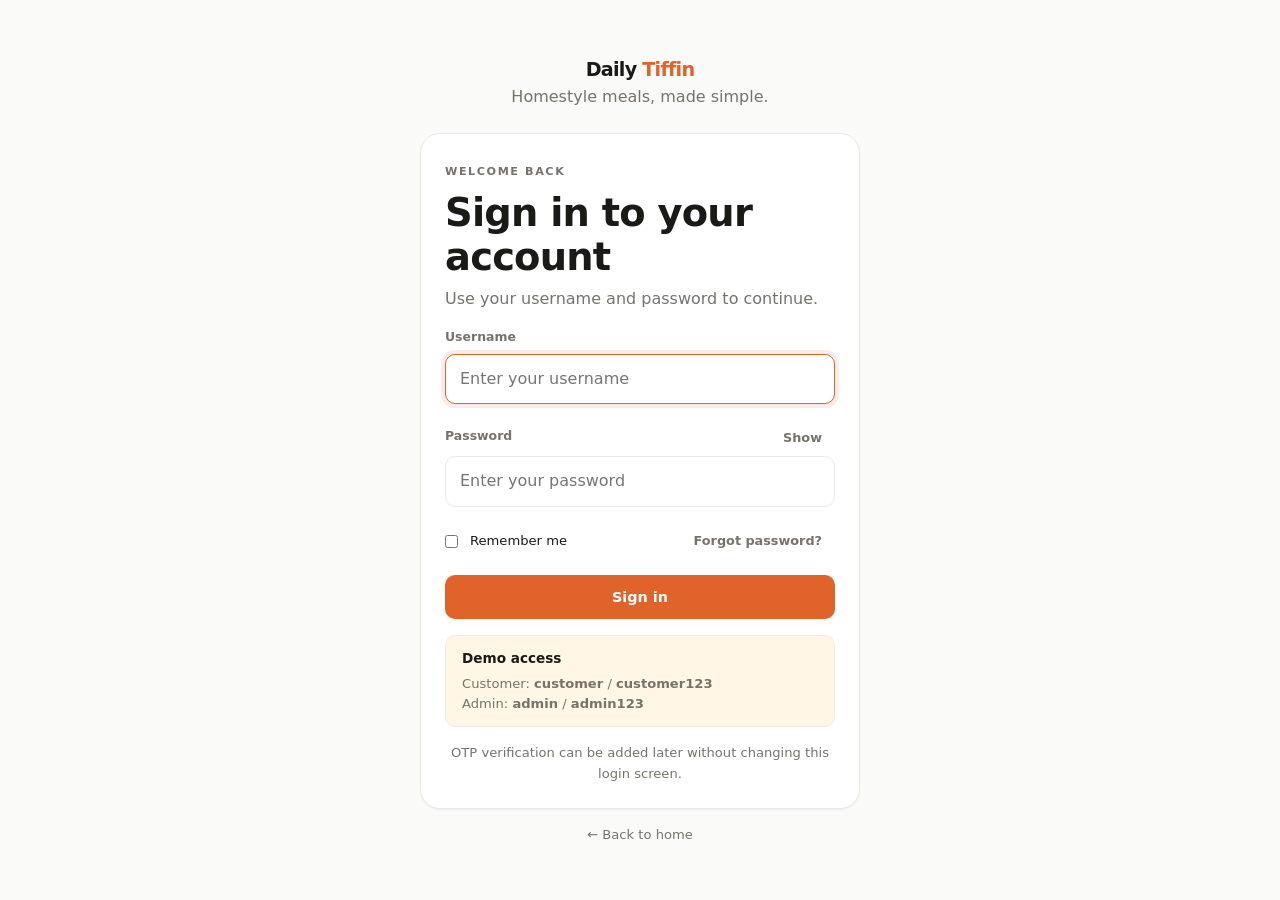
==== login.html @ ce7e2937 "first commit" ====
<!doctype html>
<html lang="en">
<head>
<meta charset="UTF-8">
<meta name="viewport" content="width=device-width, initial-scale=1, viewport-fit=cover">
<meta name="theme-color" content="#FAFAF8">
<title>Sign in · Daily Tiffin</title>
<link rel="stylesheet" href="assets/css/tokens.css">
<link rel="stylesheet" href="assets/css/base.css">
<link rel="stylesheet" href="assets/css/components.css">
<link rel="stylesheet" href="assets/css/pages.css">
<script type="module" src="assets/js/theme.js"></script>
</head>
<body>
<main class="auth">
<section class="auth__box stack">
  <div class="auth__brand">
    <a class="lp-brand" href="index.html">Daily <span>Tiffin</span></a>
    <p class="muted">Homestyle meals, made simple.</p>
  </div>

  <div class="card card--lg stack">
    <div class="stack-sm">
      <span class="eyebrow">Welcome back</span>
      <h1>Sign in to your account</h1>
      <p class="muted">Use your username and password to continue.</p>
    </div>

    <form id="login-form" class="stack" novalidate>
      <div class="field">
        <label for="username">Username</label>
        <input id="username" class="input" name="username"
               autocomplete="username" maxlength="50"
               placeholder="Enter your username" required autofocus>
      </div>

      <div class="field">
        <div class="between">
          <label for="password">Password</label>
          <button id="toggle-password" class="btn btn--quiet btn--sm"
                  type="button" aria-label="Show password">Show</button>
        </div>
        <input id="password" class="input" name="password"
               type="password" autocomplete="current-password"
               maxlength="128" placeholder="Enter your password" required>
      </div>

      <div class="between wrap">
        <label class="row small">
          <input id="remember" type="checkbox">
          <span>Remember me</span>
        </label>
        <button id="forgot" class="btn btn--quiet btn--sm" type="button">
          Forgot password?
        </button>
      </div>

      <button id="login" class="btn btn--primary btn--block" type="submit">
        Sign in
      </button>
    </form>

    <div class="notice">
      <strong>Demo access</strong>
      <p class="small muted" style="margin:4px 0 0">
        Customer: <b>customer</b> / <b>customer123</b><br>
        Admin: <b>admin</b> / <b>admin123</b>
      </p>
    </div>

    <p class="small muted" style="text-align:center">
      OTP verification can be added later without changing this login screen.
    </p>
  </div>

  <p class="small muted" style="text-align:center">
    <a href="index.html">← Back to home</a>
  </p>
</section>
</main>

<div id="toasts"></div>
<script type="module" src="assets/js/pages/login.js?v=3"></script>
</body>
</html>
---- assets/css/tokens.css ----
:root{
  --bg:#FAFAF8; --surface:#FFFFFF; --surface-2:#F4F2EE;
  --border:#ECEAE4; --text:#1A1A17; --muted:#77736B;
  --accent:#E0632A; --accent-h:#C9541F; --accent-soft:#FFF1EA;
  --ok:#1B8A5A; --ok-soft:#E8F6EF;
  --warn:#C8891B; --warn-soft:#FFF6E5;
  --err:#C4372C; --err-soft:#FDECEA;
  --r-sm:10px; --r-md:14px; --r-lg:20px; --r-full:999px;
  --s1:4px; --s2:8px; --s3:12px; --s4:16px; --s5:24px; --s6:32px; --s7:48px;
  --sh-1:0 1px 2px rgba(26,26,23,.05);
  --sh-2:0 8px 28px -12px rgba(26,26,23,.18);
  --ease:cubic-bezier(.2,.8,.2,1); --t:.2s var(--ease);
  --rail:248px; --topbar:64px;
  --f:'Plus Jakarta Sans',system-ui,-apple-system,'Segoe UI',sans-serif;
}
html[data-theme="dark"]{
  --bg:#121211; --surface:#1B1B19; --surface-2:#232320;
  --border:#2C2C29; --text:#F5F4F1; --muted:#9A968D; --accent-soft:#2A1A12;
  --ok-soft:#14241d; --warn-soft:#2a2113; --err-soft:#2a1715;
  --sh-2:0 8px 28px -12px rgba(0,0,0,.6);
}
@media (prefers-reduced-motion:reduce){
  *,*::before,*::after{animation-duration:.01ms!important;transition-duration:.01ms!important}
}
---- assets/css/base.css ----
*,*::before,*::after{box-sizing:border-box;margin:0;padding:0}
html{-webkit-text-size-adjust:100%;scroll-behavior:smooth}
body{font-family:var(--f);font-size:15px;line-height:1.55;background:var(--bg);
  color:var(--text);-webkit-font-smoothing:antialiased;min-height:100dvh}
@media(min-width:768px){body{font-size:16px}}
img,svg{display:block;max-width:100%}
button,input,select,textarea{font:inherit;color:inherit}
button{background:none;border:0;cursor:pointer}
a{color:inherit;text-decoration:none}
ul,ol{list-style:none}
h1{font-size:clamp(1.6rem,4vw,2.4rem);letter-spacing:-.02em;font-weight:700;line-height:1.15}
h2{font-size:clamp(1.15rem,2.6vw,1.55rem);letter-spacing:-.015em;font-weight:650}
h3{font-size:1.02rem;font-weight:620}
.eyebrow{font-size:.7rem;letter-spacing:.14em;text-transform:uppercase;color:var(--muted);font-weight:650}
.muted{color:var(--muted)}
.small{font-size:.82rem}
.stack>*+*{margin-top:var(--s4)}
.stack-sm>*+*{margin-top:var(--s2)}
.row{display:flex;align-items:center;gap:var(--s3)}
.wrap{flex-wrap:wrap}
.between{display:flex;align-items:center;justify-content:space-between;gap:var(--s3)}
.sr{position:absolute;width:1px;height:1px;overflow:hidden;clip:rect(0 0 0 0)}
:focus-visible{outline:2px solid var(--accent);outline-offset:2px;border-radius:6px}
::selection{background:var(--accent);color:#fff}
---- assets/css/components.css ----
.btn{display:inline-flex;align-items:center;justify-content:center;gap:var(--s2);
  padding:11px 18px;border-radius:var(--r-sm);font-size:.9rem;font-weight:620;
  transition:background var(--t),transform var(--t),border-color var(--t),opacity var(--t),color var(--t);
  white-space:nowrap;min-height:44px}
.btn:active{transform:scale(.975)}
.btn--primary{background:var(--accent);color:#fff}
.btn--primary:hover{background:var(--accent-h)}
.btn--ghost{border:1px solid var(--border);background:var(--surface)}
.btn--ghost:hover{border-color:var(--accent);color:var(--accent)}
.btn--quiet{color:var(--muted);padding:8px 12px;min-height:38px}
.btn--quiet:hover{background:var(--surface-2);color:var(--text)}
.btn--danger{background:var(--err-soft);color:var(--err)}
.btn--ok{background:var(--ok-soft);color:var(--ok)}
.btn--block{width:100%}
.btn--sm{min-height:36px;padding:7px 13px;font-size:.8rem}
.btn[disabled]{opacity:.5;pointer-events:none}
.spin{width:15px;height:15px;border:2px solid currentColor;border-right-color:transparent;
  border-radius:50%;animation:spin .6s linear infinite;display:inline-block}
@keyframes spin{to{transform:rotate(360deg)}}

.card{background:var(--surface);border:1px solid var(--border);
  border-radius:var(--r-md);padding:var(--s5);box-shadow:var(--sh-1)}
.card--lg{border-radius:var(--r-lg)}
.card--pad-sm{padding:var(--s4)}
.card--hover{transition:transform var(--t),border-color var(--t),box-shadow var(--t)}
.card--hover:hover{transform:translateY(-3px);border-color:rgba(224,99,42,.4);box-shadow:var(--sh-2)}

.pill{display:inline-flex;align-items:center;gap:6px;padding:5px 11px;
  border-radius:var(--r-full);font-size:.7rem;font-weight:680;text-transform:capitalize}
.pill::before{content:"";width:6px;height:6px;border-radius:50%;background:currentColor}
.pill--pending{background:var(--warn-soft);color:var(--warn)}
.pill--approved,.pill--delivered,.pill--active{background:var(--ok-soft);color:var(--ok)}
.pill--rejected,.pill--cancelled{background:var(--err-soft);color:var(--err)}
.pill--neutral,.pill--preparing,.pill--confirmed{background:var(--surface-2);color:var(--muted)}
.pill--accent,.pill--out_for_delivery{background:var(--accent-soft);color:var(--accent)}
.chip{display:inline-flex;align-items:center;gap:8px;padding:9px 15px;border:1px solid var(--border);
  border-radius:var(--r-full);font-size:.85rem;font-weight:560;background:var(--surface);transition:all var(--t)}
.chip--on{background:var(--text);color:var(--bg);border-color:var(--text)}
.chip--pick{cursor:pointer}
.chip--pick:hover{border-color:var(--accent);color:var(--accent)}
.chip__x{display:grid;place-items:center;width:17px;height:17px;border-radius:50%;
  background:var(--surface-2);font-size:.7rem;line-height:1}
.chip__x:hover{background:var(--err-soft);color:var(--err)}

.field{display:block}
.field label{display:block;font-size:.78rem;font-weight:620;color:var(--muted);margin-bottom:6px}
.input,.select,.textarea{width:100%;padding:12px 14px;background:var(--surface);
  border:1px solid var(--border);border-radius:var(--r-sm);transition:border-color var(--t),box-shadow var(--t)}
.input:focus,.select:focus,.textarea:focus{outline:0;border-color:var(--accent);
  box-shadow:0 0 0 4px rgba(224,99,42,.12)}
.textarea{min-height:104px;resize:vertical}
.field .err{font-size:.75rem;color:var(--err);margin-top:5px;display:none}
.field.is-err .input,.field.is-err .textarea,.field.is-err .select{border-color:var(--err)}
.field.is-err .err{display:block}
.hint{font-size:.76rem;color:var(--muted)}
.prefix{display:flex;align-items:center;border:1px solid var(--border);border-radius:var(--r-sm);
  background:var(--surface);overflow:hidden;transition:border-color var(--t),box-shadow var(--t)}
.prefix:focus-within{border-color:var(--accent);box-shadow:0 0 0 4px rgba(224,99,42,.12)}
.prefix span{padding:0 4px 0 14px;color:var(--muted);font-weight:600}
.prefix input{border:0;background:none;padding:12px 14px 12px 8px;width:100%}
.prefix input:focus{outline:0}

.otp{display:flex;gap:8px}
.otp input{flex:1;height:56px;text-align:center;font-size:1.35rem;font-weight:700;
  border:1px solid var(--border);border-radius:var(--r-sm);background:var(--surface);transition:all var(--t)}
.otp input:focus{outline:0;border-color:var(--accent);box-shadow:0 0 0 4px rgba(224,99,42,.12)}
.otp.shake{animation:shake .38s}
@keyframes shake{0%,100%{transform:translateX(0)}20%{transform:translateX(-7px)}
  40%{transform:translateX(7px)}60%{transform:translateX(-4px)}80%{transform:translateX(4px)}}

.tbl-wrap{border:1px solid var(--border);border-radius:var(--r-md);overflow:auto;background:var(--surface)}
.tbl{width:100%;border-collapse:collapse;font-size:.88rem}
.tbl th{position:sticky;top:0;background:var(--surface-2);text-align:left;padding:12px 16px;
  font-size:.71rem;letter-spacing:.08em;text-transform:uppercase;color:var(--muted);z-index:1}
.tbl td{padding:14px 16px;border-top:1px solid var(--border);vertical-align:middle}
.tbl tbody tr{transition:background var(--t)}
.tbl tbody tr:hover{background:var(--surface-2)}
@media(max-width:760px){
  .tbl thead{display:none}
  .tbl tr{display:block;border-top:1px solid var(--border);padding:10px 4px}
  .tbl tr:first-child{border-top:0}
  .tbl td{display:flex;justify-content:space-between;gap:14px;border:0;padding:6px 12px;text-align:right}
  .tbl td::before{content:attr(data-l);color:var(--muted);font-size:.72rem;font-weight:600;
    text-transform:uppercase;letter-spacing:.06em;text-align:left}
}

.sk{background:linear-gradient(90deg,var(--surface-2) 25%,var(--border) 50%,var(--surface-2) 75%);
  background-size:200% 100%;animation:sh 1.3s infinite;border-radius:8px}
@keyframes sh{to{background-position:-200% 0}}
.sk--line{height:12px}.sk--title{height:20px;width:55%}.sk--card{height:148px;border-radius:var(--r-md)}

#toasts{position:fixed;z-index:120;bottom:calc(84px + env(safe-area-inset-bottom));
  left:50%;transform:translateX(-50%);display:flex;flex-direction:column;gap:10px;width:min(92vw,400px)}
@media(min-width:900px){#toasts{bottom:auto;top:20px;left:auto;right:20px;transform:none}}
.toast{display:flex;gap:11px;align-items:flex-start;padding:13px 15px;border-radius:var(--r-sm);
  background:var(--surface);border:1px solid var(--border);box-shadow:var(--sh-2);font-size:.87rem}
.toast i{width:18px;height:18px;flex:none;margin-top:1px}
.toast--ok{border-left:3px solid var(--ok)}.toast--ok i{color:var(--ok)}
.toast--err{border-left:3px solid var(--err)}.toast--err i{color:var(--err)}
.toast--info{border-left:3px solid var(--accent)}.toast--info i{color:var(--accent)}

.modal{position:fixed;inset:0;z-index:130;display:none;place-items:end center}
@media(min-width:900px){.modal{place-items:center}}
.modal.open{display:grid}
.modal__veil{position:absolute;inset:0;background:rgba(18,18,17,.48);backdrop-filter:blur(3px)}
.modal__box{position:relative;width:min(100%,540px);max-height:90dvh;overflow:auto;
  background:var(--surface);border-radius:var(--r-lg) var(--r-lg) 0 0;padding:var(--s5)}
@media(min-width:900px){.modal__box{border-radius:var(--r-lg)}}
.modal__grip{width:40px;height:4px;border-radius:9px;background:var(--border);margin:0 auto var(--s4)}
@media(min-width:900px){.modal__grip{display:none}}

.empty{display:grid;place-items:center;gap:var(--s3);text-align:center;padding:var(--s7) var(--s4);
  border:1px dashed var(--border);border-radius:var(--r-md);color:var(--muted)}
.empty i{width:38px;height:38px;stroke-width:1.3}

.tl{position:relative;margin-left:7px;border-left:1px solid var(--border)}
.tl li{position:relative;padding:0 0 26px 24px}
.tl li:last-child{padding-bottom:0}
.tl__dot{position:absolute;left:-7px;top:5px;width:13px;height:13px;border-radius:50%;background:var(--border)}
.tl li.done .tl__dot{background:var(--accent)}
.tl li.now .tl__dot::after{content:"";position:absolute;inset:0;border-radius:50%;
  background:var(--accent);opacity:.45;animation:ping 1.5s var(--ease) infinite}
@keyframes ping{to{transform:scale(2.6);opacity:0}}
---- assets/css/pages.css ----
/* ---------- landing ---------- */
.lp-nav{position:sticky;top:0;z-index:40;display:flex;
align-items:center;justify-content:space-between;gap:16px;padding:18px max(20px,6vw);
background:var(--bg);border-bottom:1px solid var(--border)}
.lp-brand{font-weight:750;font-size:1.2rem;letter-spacing:-.04em}
.lp-brand span{color:var(--accent)}
.hero{max-width:1100px;margin:auto;padding:80px 24px;display:grid;gap:32px;align-items:center}
.hero h1{font-size:clamp(2.5rem,7vw,4.8rem);max-width:760px}
.hero p{max-width:540px}
.hero__art{background:var(--accent-soft);border:1px solid var(--border);
border-radius:32px;padding:36px;display:grid;gap:18px}
.hero__meal{font-size:4rem;text-align:center}
.features{max-width:1100px;margin:auto;padding:0 24px 64px;display:grid;gap:16px}
@media(min-width:900px){
.hero{grid-template-columns:1.4fr 1fr;padding-block:100px}
.features{grid-template-columns:repeat(3,minmax(0,1fr))}
}
.auth{min-height:100dvh;display:grid;place-items:center;padding:24px}
.auth__box{width:min(100%,440px)}
.auth__brand{text-align:center;margin-bottom:24px}
.stat__value{font-size:clamp(1.5rem,4vw,2rem);font-weight:750;margin-block:8px}
.meal-grid{display:grid;grid-template-columns:repeat(auto-fit,minmax(min(100%,240px),1fr));gap:16px}
.meal__art{display:grid;place-items:center;min-height:120px;font-size:3rem;
background:var(--accent-soft);border-radius:var(--r-sm);margin-bottom:16px}
.page-head{display:flex;justify-content:space-between;align-items:start;gap:16px;flex-wrap:wrap}
.form-grid{display:grid;gap:16px}
@media(min-width:600px){.form-grid{grid-template-columns:repeat(2,minmax(0,1fr))}}
.form-grid .full{grid-column:1/-1}
.price{font-size:1.5rem;font-weight:750}
.notice{padding:12px 16px;background:var(--warn-soft);color:var(--text);
border:1px solid var(--border);border-radius:var(--r-sm);font-size:.85rem}
footer{padding:24px;text-align:center;color:var(--muted);font-size:.8rem}
.shell>,.grid>,.card,.field{min-width:0}
.otp input{min-width:0;width:100%}
input,select,textarea{font-size:16px}
button svg,.btn svg,.navlink svg{width:19px;height:19px;flex:none}
.tab svg{width:21px;height:21px}
.modal__box{padding-bottom:calc(var(--s5) + env(safe-area-inset-bottom))}
@media(prefers-reduced-motion:no-preference){
.page,.auth__box{animation:enter .3s ease both}
@keyframes enter{from{opacity:0;transform:translateY(8px)}to{opacity:1;transform:none}}
}
@media(prefers-reduced-motion:reduce){html{scroll-behavior:auto}}

/* ---------- responsive fixes ---------- */
@media (max-width: 599px){
  .page-head > .btn, .page-head > a { width:100%; }
  .page-head .stack-sm { width:100%; }
  .row.wrap > .field { width:100%; }
  .card { padding:18px; }
  .hero { padding-block:48px; }
  .hero__art { padding:24px; }
  .hero__meal { font-size:3rem; }
}
@media (min-width: 900px){
  .hero__art { min-height:320px; align-content:center; }
}


/* ---------- rich interaction layer ---------- */
body{overflow-x:hidden}
.btn{position:relative;overflow:hidden;isolation:isolate}
.btn .ripple{position:absolute;width:12px;height:12px;border-radius:50%;background:currentColor;opacity:.18;transform:translate(-50%,-50%) scale(0);animation:ripple .55s ease-out;pointer-events:none;z-index:-1}
@keyframes ripple{to{transform:translate(-50%,-50%) scale(18);opacity:0}}
.reveal{opacity:0;transform:translateY(14px);transition:opacity .55s var(--ease),transform .55s var(--ease)}
.reveal.is-visible{opacity:1;transform:none}
.meal-grid > article:nth-child(2){transition-delay:.05s}.meal-grid > article:nth-child(3){transition-delay:.1s}.meal-grid > article:nth-child(4){transition-delay:.15s}
.card--hover{transition:transform .28s var(--ease),box-shadow .28s var(--ease),border-color .28s var(--ease)}
@media(hover:hover) and (pointer:fine){.card--hover:hover{transform:translateY(-5px);box-shadow:0 18px 45px -28px rgba(26,26,23,.42);border-color:color-mix(in srgb,var(--accent) 25%,var(--border))}.meal__art{transition:transform .45s var(--ease)}.card--hover:hover .meal__art{transform:scale(1.025)}}
.meal__art{position:relative;overflow:hidden;background:radial-gradient(circle at 50% 30%,var(--surface),var(--accent-soft));min-height:150px}
.meal__art::after{content:'';position:absolute;width:100px;height:100px;border-radius:50%;border:1px solid color-mix(in srgb,var(--accent) 18%,transparent);right:-25px;top:-25px}
.meal__art::before{content:'✦';position:absolute;right:20px;bottom:14px;color:var(--accent);opacity:.45;font-size:1.2rem}
.heart-btn{border:1px solid var(--border);background:var(--surface);width:42px;height:42px;border-radius:50%;font-size:1.35rem;line-height:1;cursor:pointer;color:var(--muted);transition:all .2s var(--ease)}
.heart-btn[aria-pressed="true"]{color:var(--accent);background:var(--accent-soft);border-color:color-mix(in srgb,var(--accent) 28%,var(--border))}
.heart-pop{animation:heartPop .28s var(--ease)}@keyframes heartPop{50%{transform:scale(1.25)}100%{transform:scale(1)}}
.ambient{position:fixed;inset:0;pointer-events:none;z-index:-1;overflow:hidden;opacity:.28}.ambient span{position:absolute;left:calc((var(--i) + 1) * 17%);top:18%;font-size:1.3rem;color:var(--accent);animation:float 9s ease-in-out infinite;animation-delay:calc(var(--i) * -1.7s)}.ambient span:nth-child(even){top:62%;font-size:.9rem}@keyframes float{0%,100%{transform:translate3d(0,0,0) rotate(0);opacity:.18}50%{transform:translate3d(8px,-18px,0) rotate(15deg);opacity:.55}}
.hero{position:relative}.hero::before{content:'';position:absolute;width:260px;height:260px;border-radius:50%;background:var(--accent-soft);filter:blur(2px);right:2%;top:5%;z-index:-1;opacity:.65}.hero__art{position:relative;overflow:hidden;box-shadow:0 30px 70px -55px rgba(26,26,23,.5)}.hero__art::before{content:'';position:absolute;width:180px;height:180px;border-radius:50%;border:1px solid color-mix(in srgb,var(--accent) 22%,transparent);top:-70px;right:-60px}.hero__meal{animation:mealFloat 4s ease-in-out infinite}@keyframes mealFloat{50%{transform:translateY(-8px) rotate(1deg)}}
.stat__value{letter-spacing:-.04em}
.tl{position:relative;margin:0;padding:4px 0 4px 4px;list-style:none}.tl li{position:relative;display:flex;align-items:center;gap:12px;padding:12px 0;color:var(--muted)}.tl li.done{color:var(--text)}.tl li::before{content:'';position:absolute;left:7px;top:36px;height:18px;border-left:1px dashed var(--border)}.tl li:last-child::before{display:none}.tl__dot{width:16px;height:16px;border-radius:50%;border:2px solid var(--border);background:var(--surface);z-index:1}.tl li.done .tl__dot{border-color:var(--ok);background:var(--ok)}.tl li.now .tl__dot{box-shadow:0 0 0 6px var(--accent-soft);border-color:var(--accent);background:var(--accent);animation:pulse 1.8s infinite}@keyframes pulse{50%{box-shadow:0 0 0 10px transparent}}
@media(max-width:599px){.hero::before{width:170px;height:170px}.hero__art{border-radius:24px}.meal-grid{gap:12px}.meal-grid > article{min-height:100%}.heart-btn{width:44px;height:44px}}
@media(prefers-reduced-motion:reduce){.reveal{opacity:1;transform:none}.hero__meal,.ambient span,.tl li.now .tl__dot{animation:none}}

/* Username/password login */
.auth__box .card--lg { animation: authEnter .45s ease both; }
.auth__box .field:focus-within label { transform: translateY(-1px); transition: transform .2s ease; }
@keyframes authEnter {
  from { opacity: 0; transform: translateY(10px); }
  to { opacity: 1; transform: translateY(0); }
}
@media (prefers-reduced-motion: reduce) {
  .auth__box .card--lg { animation: none; }
}
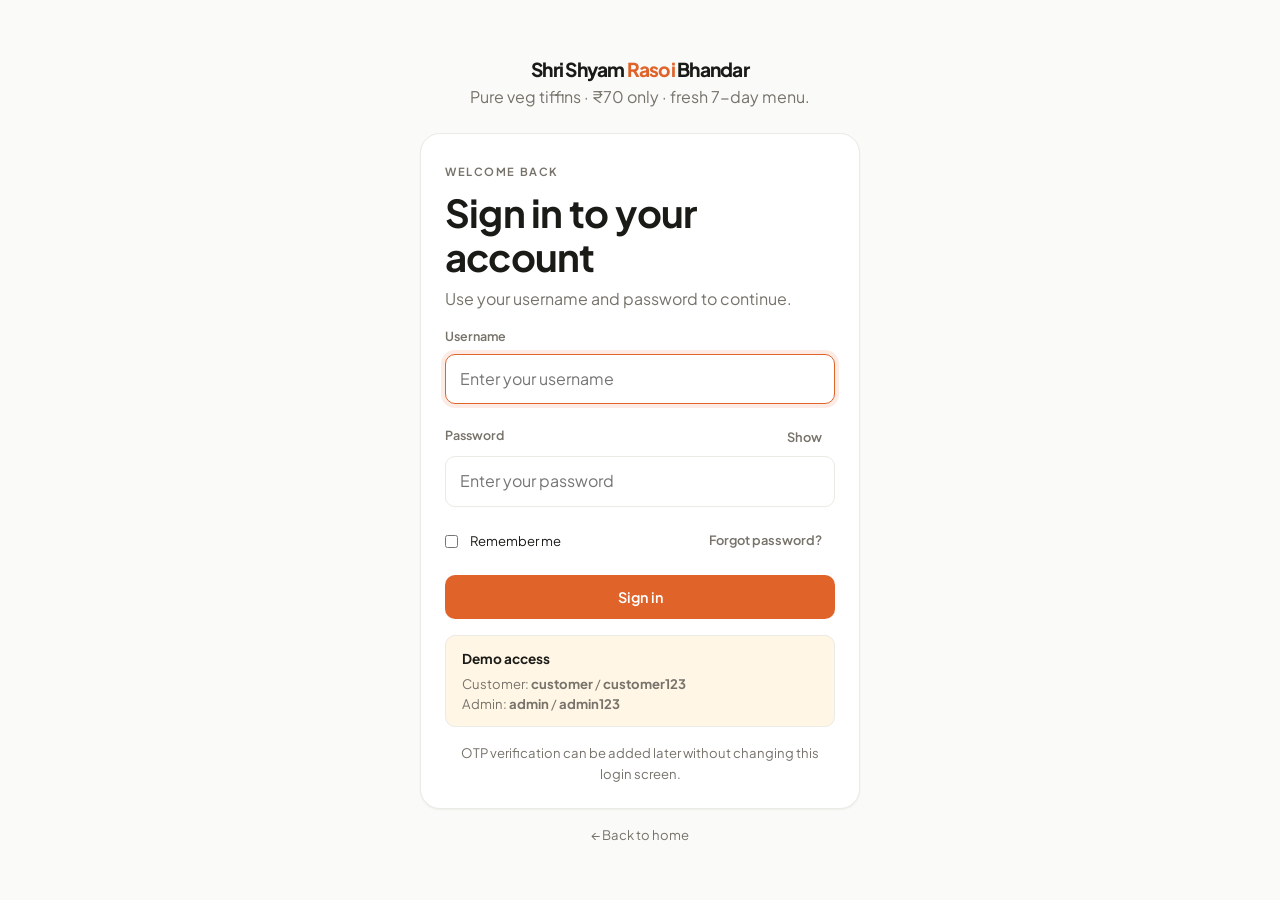
==== commit 5271ce76: "added 3d animation and enhancement" ====
--- a/login.html
+++ b/login.html
@@ -4,7 +4,9 @@
 <meta charset="UTF-8">
 <meta name="viewport" content="width=device-width, initial-scale=1, viewport-fit=cover">
 <meta name="theme-color" content="#FAFAF8">
-<title>Sign in · Daily Tiffin</title>
+<title>Sign in · Shri Shyam Rasoi</title>
+<link rel="preconnect" href="https://fonts.googleapis.com"><link rel="preconnect" href="https://fonts.gstatic.com" crossorigin>
+<link href="https://fonts.googleapis.com/css2?family=Plus+Jakarta+Sans:wght@400;500;600;700;800&display=swap" rel="stylesheet">
 <link rel="stylesheet" href="assets/css/tokens.css">
 <link rel="stylesheet" href="assets/css/base.css">
 <link rel="stylesheet" href="assets/css/components.css">
@@ -15,8 +17,8 @@
 <main class="auth">
 <section class="auth__box stack">
   <div class="auth__brand">
-    <a class="lp-brand" href="index.html">Daily <span>Tiffin</span></a>
-    <p class="muted">Homestyle meals, made simple.</p>
+    <a class="lp-brand" href="index.html">Shri Shyam <span>Rasoi</span> Bhandar</a>
+    <p class="muted">Pure veg tiffins · ₹70 only · fresh 7-day menu.</p>
   </div>
 
   <div class="card card--lg stack">
--- a/assets/css/tokens.css
+++ b/assets/css/tokens.css
@@ -2,13 +2,18 @@
   --bg:#FAFAF8; --surface:#FFFFFF; --surface-2:#F4F2EE;
   --border:#ECEAE4; --text:#1A1A17; --muted:#77736B;
   --accent:#E0632A; --accent-h:#C9541F; --accent-soft:#FFF1EA;
+  --accent-deep:#B24312;
+  --accent-grad:linear-gradient(135deg,#F07C36 0%,#C4390F 100%);
+  --gold:#E9A03C; --gold-soft:#FFF4E0;
   --ok:#1B8A5A; --ok-soft:#E8F6EF;
   --warn:#C8891B; --warn-soft:#FFF6E5;
   --err:#C4372C; --err-soft:#FDECEA;
-  --r-sm:10px; --r-md:14px; --r-lg:20px; --r-full:999px;
+  --r-sm:10px; --r-md:14px; --r-lg:20px; --r-xl:28px; --r-full:999px;
   --s1:4px; --s2:8px; --s3:12px; --s4:16px; --s5:24px; --s6:32px; --s7:48px;
   --sh-1:0 1px 2px rgba(26,26,23,.05);
   --sh-2:0 8px 28px -12px rgba(26,26,23,.18);
+  --sh-3:0 30px 70px -32px rgba(26,26,23,.35);
+  --glow-accent:0 14px 40px -12px rgba(224,99,42,.5);
   --ease:cubic-bezier(.2,.8,.2,1); --t:.2s var(--ease);
   --rail:248px; --topbar:64px;
   --f:'Plus Jakarta Sans',system-ui,-apple-system,'Segoe UI',sans-serif;
@@ -16,8 +21,10 @@
 html[data-theme="dark"]{
   --bg:#121211; --surface:#1B1B19; --surface-2:#232320;
   --border:#2C2C29; --text:#F5F4F1; --muted:#9A968D; --accent-soft:#2A1A12;
+  --gold-soft:#2b2210;
   --ok-soft:#14241d; --warn-soft:#2a2113; --err-soft:#2a1715;
   --sh-2:0 8px 28px -12px rgba(0,0,0,.6);
+  --sh-3:0 30px 70px -32px rgba(0,0,0,.7);
 }
 @media (prefers-reduced-motion:reduce){
   *,*::before,*::after{animation-duration:.01ms!important;transition-duration:.01ms!important}
--- a/assets/css/base.css
+++ b/assets/css/base.css
@@ -1,4 +1,5 @@
 *,*::before,*::after{box-sizing:border-box;margin:0;padding:0}
+[hidden]{display:none !important}
 html{-webkit-text-size-adjust:100%;scroll-behavior:smooth}
 body{font-family:var(--f);font-size:15px;line-height:1.55;background:var(--bg);
   color:var(--text);-webkit-font-smoothing:antialiased;min-height:100dvh}
--- a/assets/css/pages.css
+++ b/assets/css/pages.css
@@ -90,3 +90,20 @@
 @media (prefers-reduced-motion: reduce) {
   .auth__box .card--lg { animation: none; }
 }
+
+/* ---------- weekly tiffin menu (app) ---------- */
+.wk-today{display:flex;align-items:center;justify-content:space-between;gap:18px;flex-wrap:wrap;
+  padding:clamp(18px,3vw,26px);border-radius:var(--r-lg);background:linear-gradient(135deg,var(--accent-soft),var(--surface));
+  border:1px solid var(--border);margin-bottom:var(--s5)}
+.wk-today h2{margin-top:2px}
+.wk-week .hscroll{gap:12px}
+.day-card{width:196px;padding:18px;border-radius:var(--r-lg);background:var(--surface);
+  border:1px solid var(--border);box-shadow:var(--sh-1);display:flex;flex-direction:column;gap:8px;
+  transition:transform var(--t),border-color var(--t),box-shadow var(--t)}
+.day-card:hover{transform:translateY(-4px);box-shadow:var(--sh-2)}
+.day-card--today{border-color:var(--accent);background:linear-gradient(160deg,var(--accent-soft),var(--surface))}
+.day-card__badge{font-size:.66rem;font-weight:700;letter-spacing:.1em;text-transform:uppercase;color:var(--muted)}
+.day-card--today .day-card__badge{color:var(--accent)}
+.day-card__emoji{font-size:2.4rem}
+.day-card h3{font-size:.98rem;font-weight:700;letter-spacing:-.01em;line-height:1.3}
+.day-card .between{margin-top:auto;padding-top:6px}
